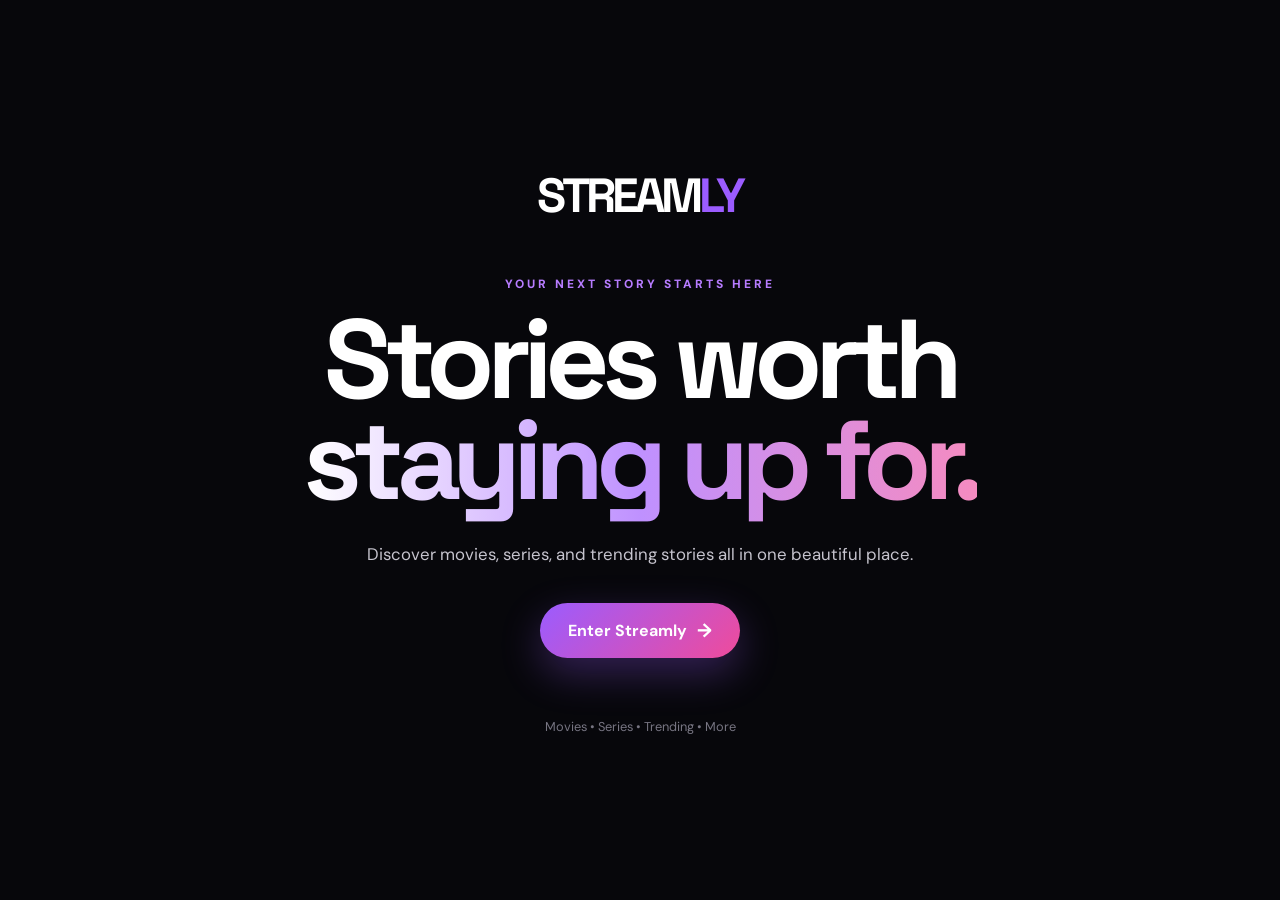
==== home.html @ 71bd0e22 "Streamly site" ====
<!DOCTYPE html>
<html lang="en">
<head>
    <meta charset="UTF-8">
    <meta name="viewport" content="width=device-width, initial-scale=1.0">

    <title>Streamly | Watch Something Great</title>

    <link rel="preconnect" href="https://fonts.googleapis.com">
    <link rel="preconnect" href="https://fonts.gstatic.com" crossorigin>

    <link
        href="https://fonts.googleapis.com/css2?family=DM+Sans:wght@400;500;600;700&family=Space+Grotesk:wght@500;600;700&display=swap"
        rel="stylesheet"
    >

    <link rel="stylesheet" href="./landing.css">
</head>

<body>

    <main class="landing">

        <div class="content">

            <div class="logo">
                STREAM<span>LY</span>
            </div>

            <span class="kicker">
                YOUR NEXT STORY STARTS HERE
            </span>

            <h1>
                Stories worth<br>
                <em>staying up for.</em>
            </h1>

            <p class="description">
                Discover movies, series, and trending stories
                all in one beautiful place.
            </p>

            <a href="./index.html" class="enter-btn">
                Enter Streamly
                <span class="arrow">→</span>
            </a>

            <p class="footer-text">
                Movies • Series • Trending • More
            </p>

        </div>

    </main>

</body>
</html>
---- landing.css ----
* {
    box-sizing: border-box;
    margin: 0;
    padding: 0;
}

html {
    scroll-behavior: smooth;
}

body {
    min-height: 100vh;

    font-family: "DM Sans", sans-serif;

    color: #ffffff;

    background: #07070b;

    overflow: hidden;
}


.landing {
    min-height: 100vh;

    display: flex;

    align-items: center;

    justify-content: center;

    text-align: center;

    padding: 30px;

    background:
        linear-gradient(
            90deg,
            rgba(7, 7, 11, 0.96),
            rgba(7, 7, 11, 0.68),
            rgba(7, 7, 11, 0.88)
        ),

        linear-gradient(
            0deg,
            rgba(7, 7, 11, 0.95),
            transparent 55%,
            rgba(7, 7, 11, 0.5)
        ),

        url("https://images.unsplash.com/photo-1485846234645-a62644f84728?auto=format&fit=crop&w=2000&q=90")
        center / cover;

}


.content {
    width: min(850px, 100%);

    animation: fadeUp 1s ease;
}


.logo {
    font-family: "Space Grotesk", sans-serif;

    font-size: clamp(2rem, 5vw, 3rem);

    font-weight: 700;

    letter-spacing: -0.08em;

    margin-bottom: 50px;
}

.logo span {
    color: #9b5cff;
}


.kicker {
    display: block;

    color: #b77cff;

    font-size: 0.75rem;

    font-weight: 800;

    letter-spacing: 0.25em;

    margin-bottom: 18px;
}


h1 {
    font-family: "Space Grotesk", sans-serif;

    font-size: clamp(3.5rem, 10vw, 7rem);

    line-height: 0.9;

    letter-spacing: -0.07em;

    margin-bottom: 28px;
}

h1 em {
    font-style: normal;

    background:
        linear-gradient(
            90deg,
            #ffffff,
            #bf91ff,
            #f58bc0
        );

    background-clip: text;

    -webkit-background-clip: text;

    color: transparent;
}


.description {
    max-width: 600px;

    margin: 0 auto 35px;

    color: #c6c4ce;

    font-size: 1.05rem;

    line-height: 1.7;
}


.enter-btn {
    display: inline-flex;

    align-items: center;

    justify-content: center;

    gap: 10px;

    padding: 15px 28px;

    border: none;

    border-radius: 999px;

    color: #ffffff;

    background:
        linear-gradient(
            135deg,
            #9b5cff,
            #ef4b9b
        );

    font-size: 1rem;

    font-weight: 700;

    text-decoration: none;

    box-shadow:
        0 15px 40px rgba(155, 92, 255, 0.3);

    transition:
        transform 0.25s ease,
        filter 0.25s ease,
        box-shadow 0.25s ease;
}


.enter-btn:hover {
    transform: translateY(-3px);

    filter: brightness(1.1);

    box-shadow:
        0 20px 50px rgba(155, 92, 255, 0.4);
}


.enter-btn:active {
    transform: translateY(0);
}


.arrow {
    font-size: 1.2rem;

    transition:
        transform 0.25s ease;
}

.enter-btn:hover .arrow {
    transform: translateX(5px);
}


.footer-text {
    margin-top: 60px;

    color: #777582;

    font-size: 0.8rem;
}


@keyframes fadeUp {

    from {
        opacity: 0;

        transform:
            translateY(30px);
    }

    to {
        opacity: 1;

        transform:
            translateY(0);
    }

}


@media (max-width: 900px) {

    .landing {
        padding: 25px;
    }

    h1 {
        font-size: clamp(
            3.5rem,
            12vw,
            6rem
        );
    }

}


@media (max-width: 600px) {

    .landing {
        padding: 25px;
    }

    .logo {
        margin-bottom: 35px;
    }

    .kicker {
        font-size: 0.65rem;

        letter-spacing: 0.18em;
    }

    h1 {
        font-size: clamp(
            3rem,
            17vw,
            5rem
        );

        line-height: 0.95;
    }

    .description {
        font-size: 0.95rem;

        max-width: 500px;
    }

    .enter-btn {
        width: 100%;

        max-width: 300px;
    }

    .footer-text {
        margin-top: 40px;
    }

}


@media (max-width: 400px) {

    .logo {
        font-size: 2rem;
    }

    h1 {
        font-size: 2.8rem;
    }

    .description {
        font-size: 0.9rem;
    }

}
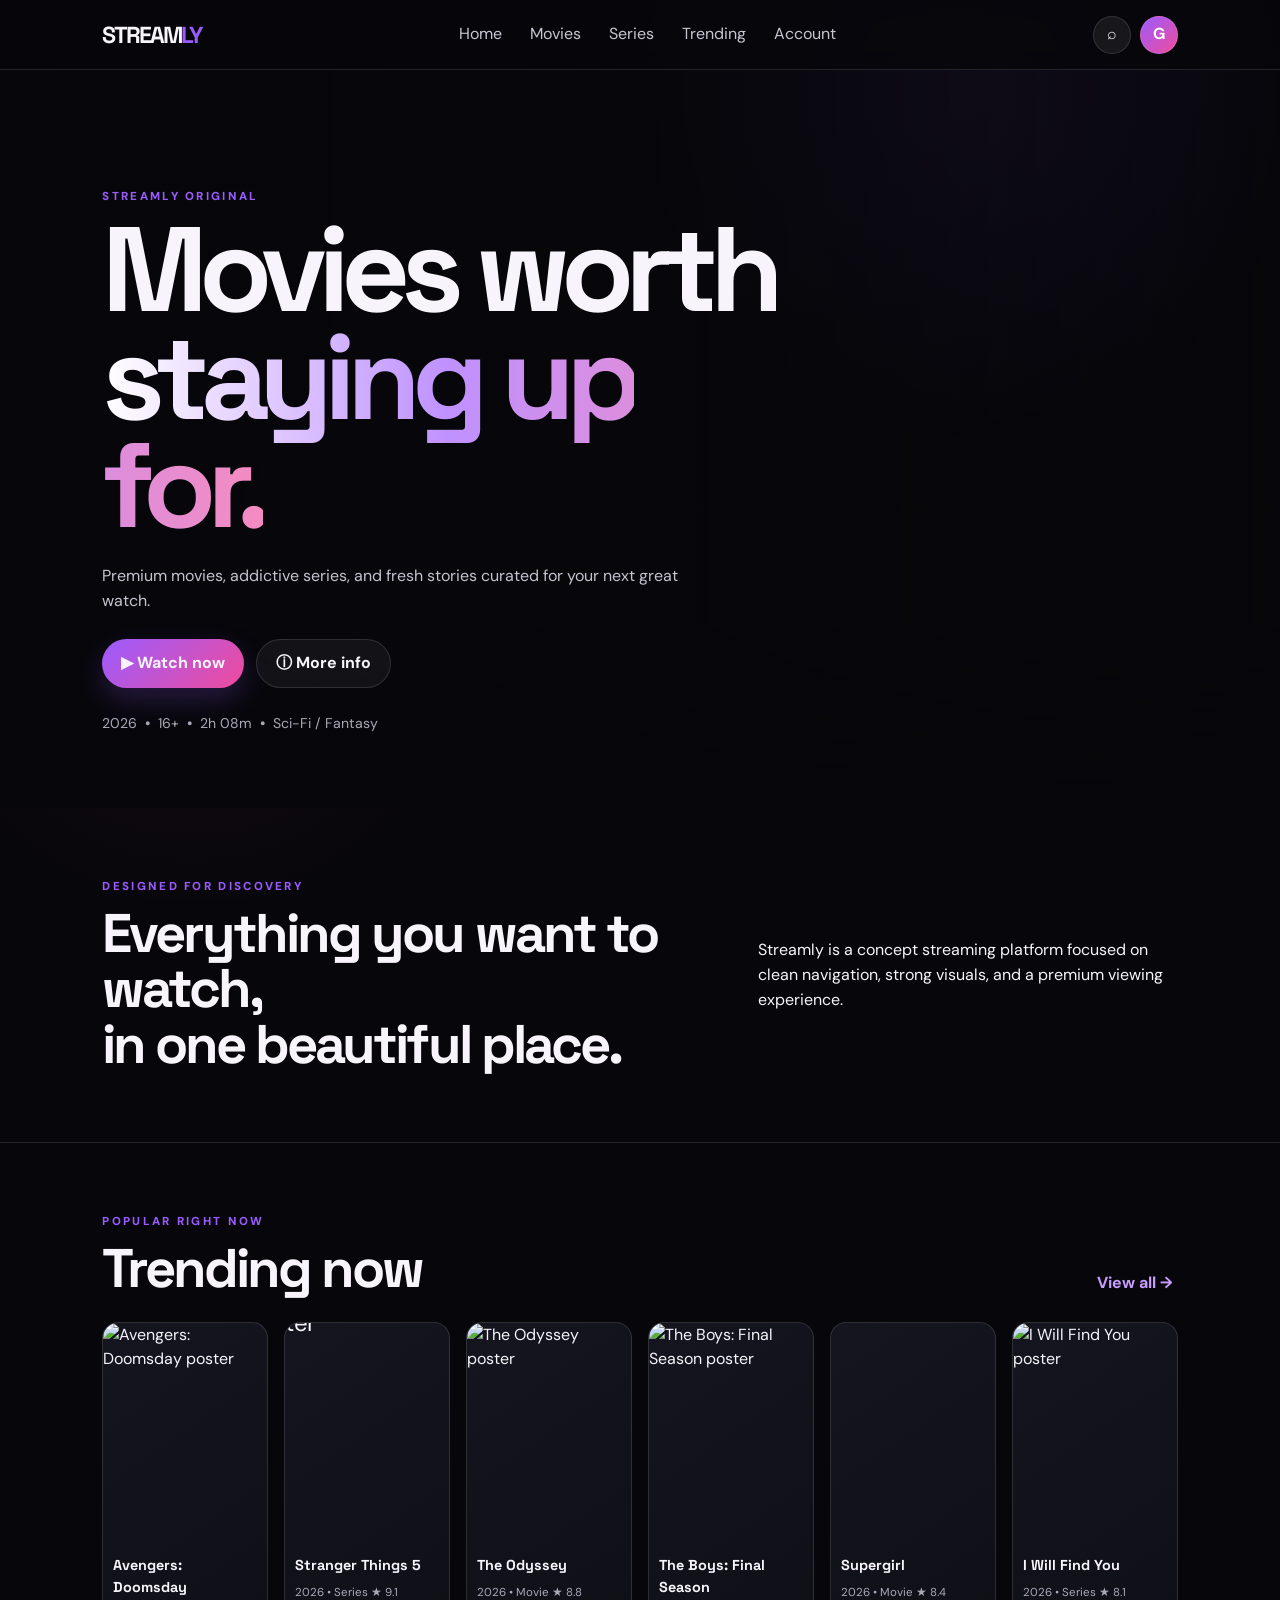
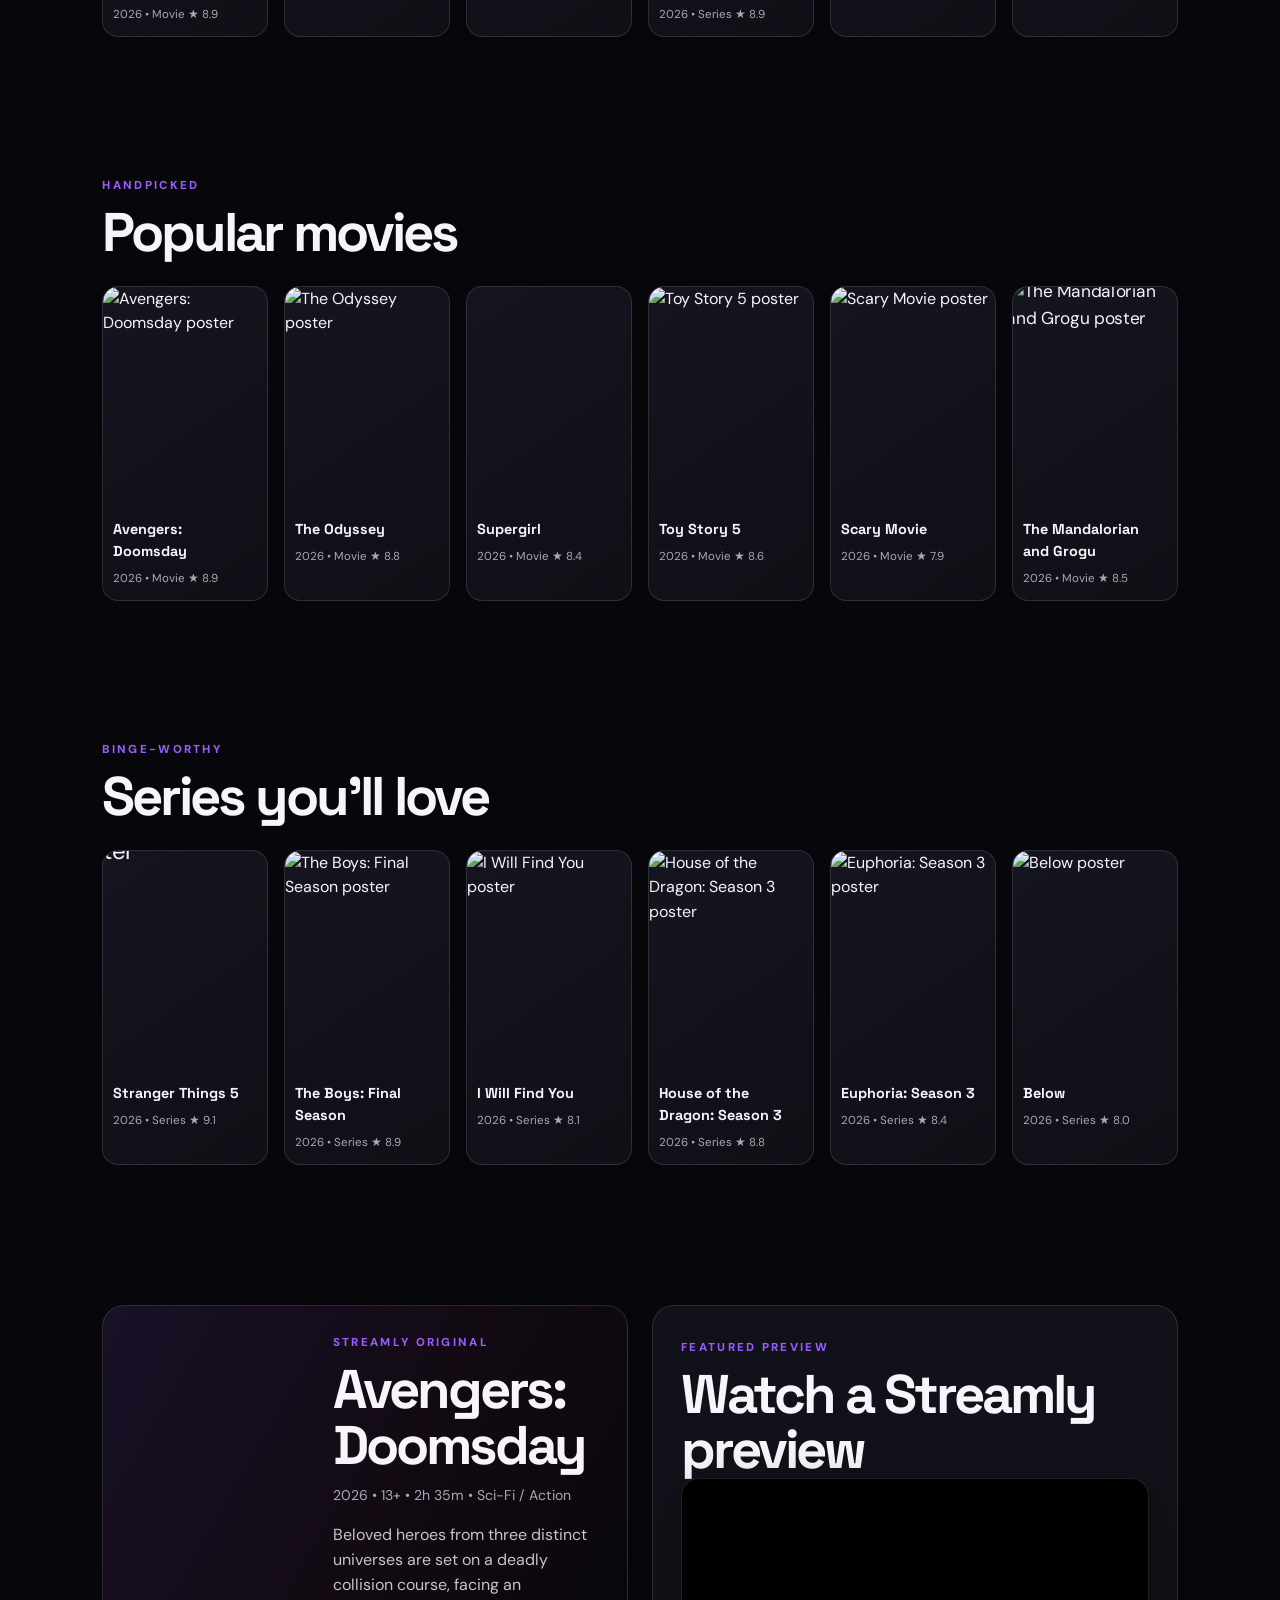
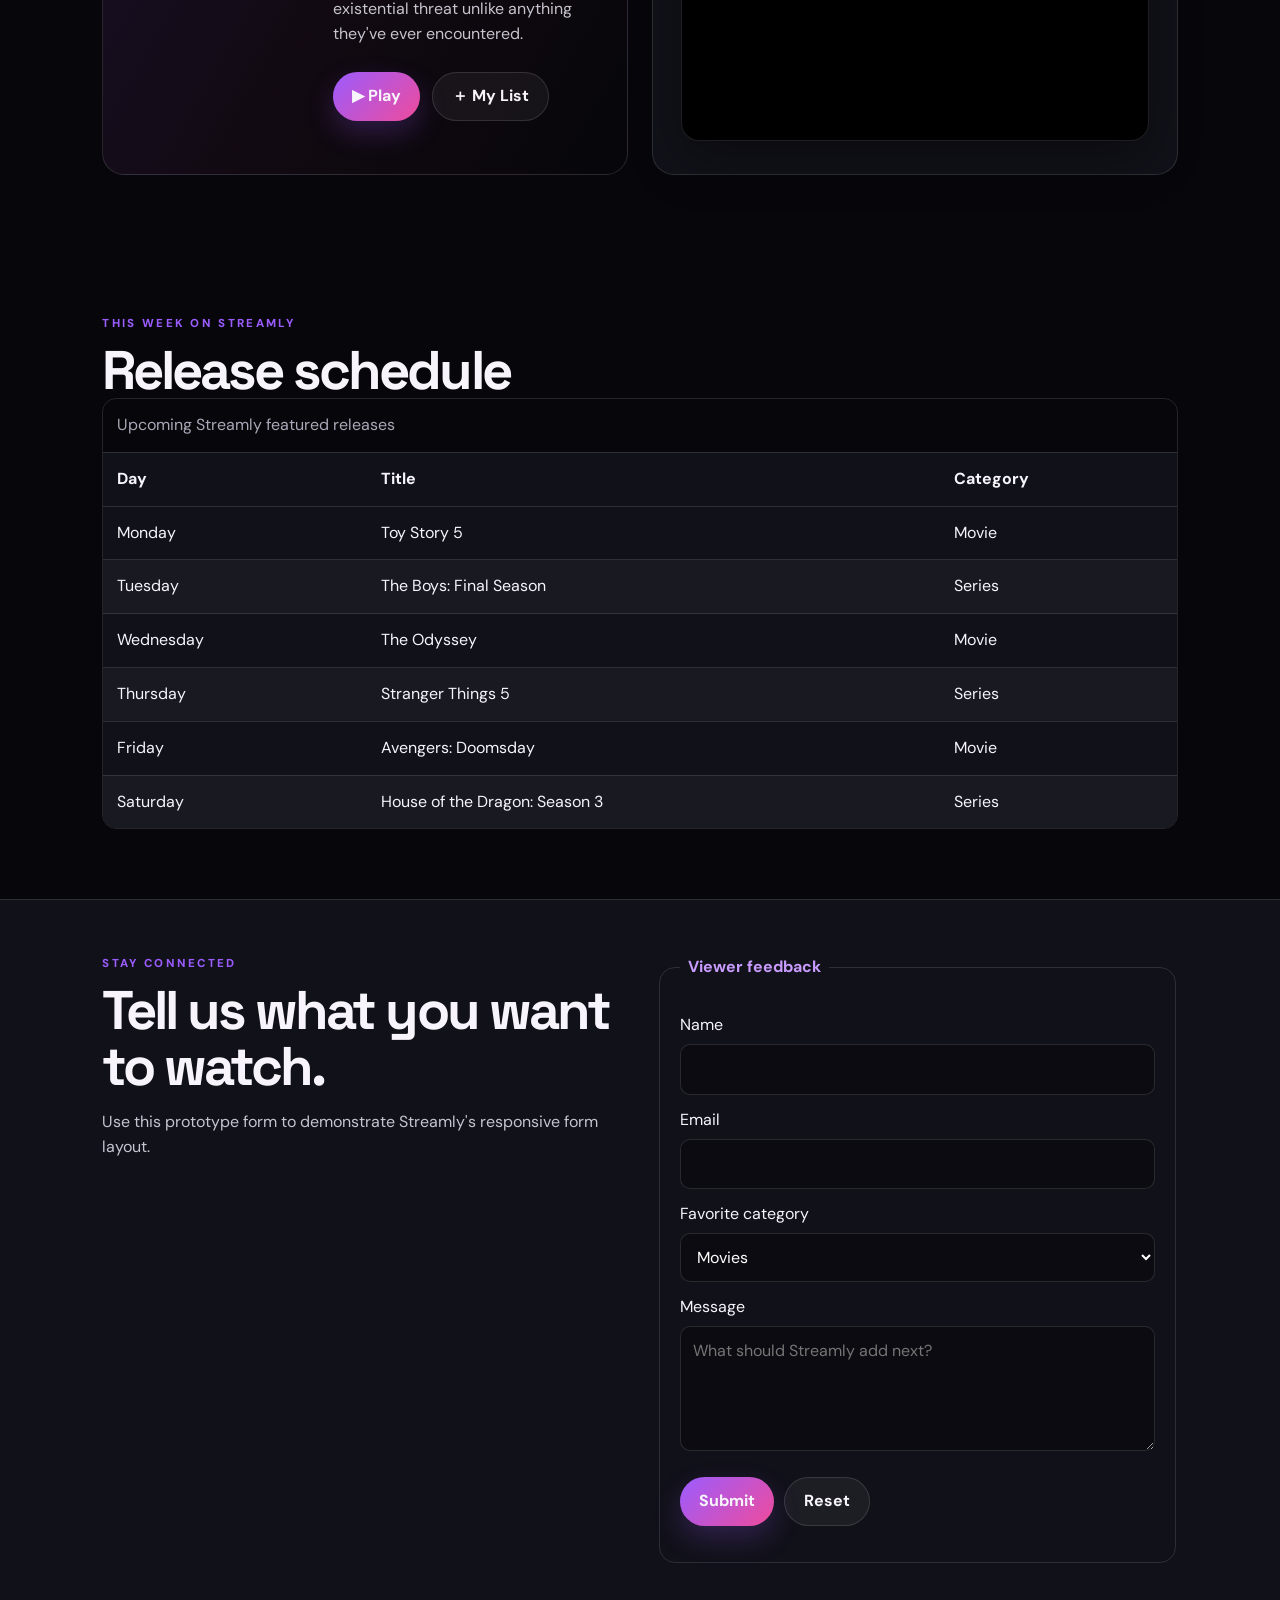
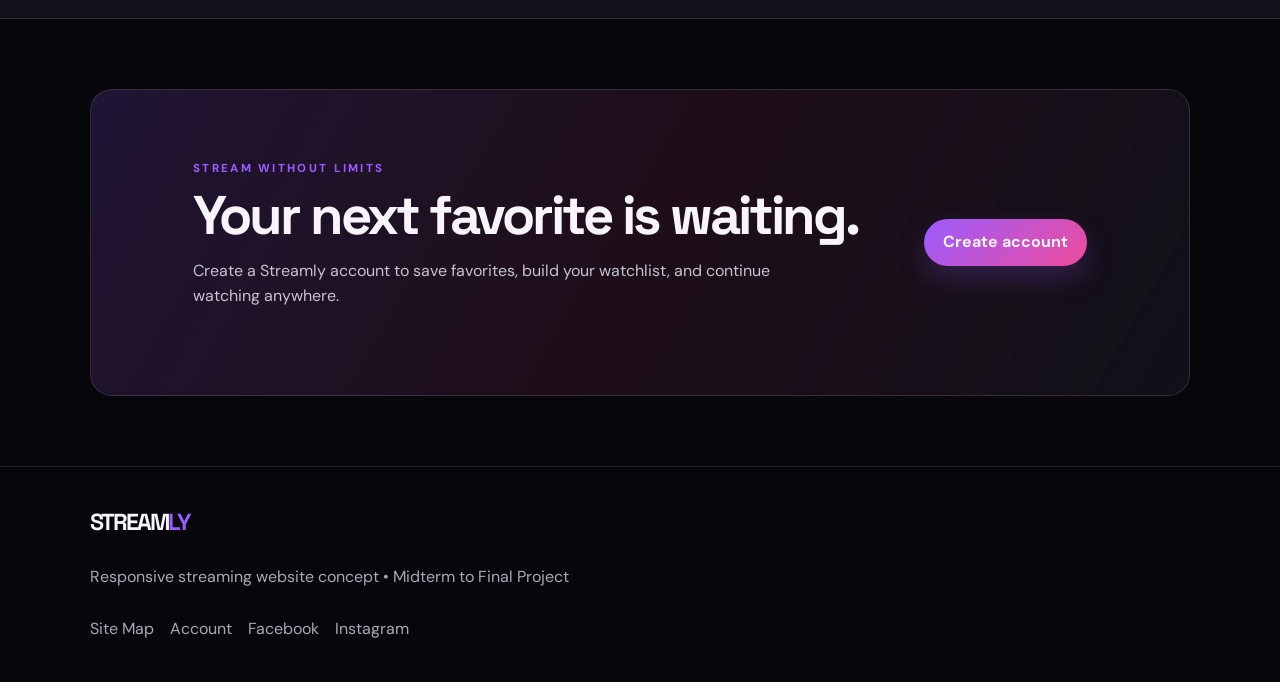
==== commit 6f353e09: "Fix home.html content" ====
--- a/home.html
+++ b/home.html
@@ -1,58 +1,203 @@
 <!DOCTYPE html>
 <html lang="en">
 <head>
-    <meta charset="UTF-8">
-    <meta name="viewport" content="width=device-width, initial-scale=1.0">
-
-    <title>Streamly | Watch Something Great</title>
-
-    <link rel="preconnect" href="https://fonts.googleapis.com">
-    <link rel="preconnect" href="https://fonts.gstatic.com" crossorigin>
-
-    <link
-        href="https://fonts.googleapis.com/css2?family=DM+Sans:wght@400;500;600;700&family=Space+Grotesk:wght@500;600;700&display=swap"
-        rel="stylesheet"
-    >
-
-    <link rel="stylesheet" href="./landing.css">
+  <meta charset="UTF-8">
+  <meta name="viewport" content="width=device-width, initial-scale=1.0">
+  <meta name="description" content="Streamly is a responsive streaming discovery website for movies and series.">
+  <title>Streamly | Movies, Series & Trending Stories</title>
+  <link rel="icon" href="data:image/svg+xml,<svg xmlns='http://www.w3.org/2000/svg' viewBox='0 0 100 100'><text y='.9em' font-size='90'>▶</text></svg>">
+  <link rel="preconnect" href="https://fonts.googleapis.com">
+  <link rel="preconnect" href="https://fonts.gstatic.com" crossorigin>
+  <link href="https://fonts.googleapis.com/css2?family=DM+Sans:wght@400;500;600;700&family=Space+Grotesk:wght@500;600;700&display=swap" rel="stylesheet">
+  <link rel="stylesheet" href="style.css">
 </head>
-
 <body>
-
-    <main class="landing">
-
-        <div class="content">
-
-            <div class="logo">
-                STREAM<span>LY</span>
-            </div>
-
-            <span class="kicker">
-                YOUR NEXT STORY STARTS HERE
-            </span>
-
-            <h1>
-                Stories worth<br>
-                <em>staying up for.</em>
-            </h1>
-
-            <p class="description">
-                Discover movies, series, and trending stories
-                all in one beautiful place.
-            </p>
-
-            <a href="./index.html" class="enter-btn">
-                Enter Streamly
-                <span class="arrow">→</span>
-            </a>
-
-            <p class="footer-text">
-                Movies • Series • Trending • More
-            </p>
-
+  <a class="skip-link" href="#main">Skip to content</a>
+
+  <header class="nav">
+    <a href="#home" class="brand" aria-label="Streamly home">STREAM<span>LY</span></a>
+    <button class="menu-toggle" id="menuToggle" aria-label="Open navigation" aria-expanded="false">☰</button>
+    <nav id="mainNav" aria-label="Primary navigation">
+      <a href="#home">Home</a>
+      <a href="#movies">Movies</a>
+      <a href="#series">Series</a>
+      <a href="#trending">Trending</a>
+      <a href="#account">Account</a>
+    </nav>
+    <div class="nav-right">
+      <button id="openSearch" class="icon" aria-label="Search">⌕</button>
+      <button class="avatar" id="accountButton" aria-label="Open account">G</button>
+    </div>
+  </header>
+
+  <main id="main">
+    <section id="home" class="hero">
+      <div class="hero-copy">
+        <span class="kicker">STREAMLY ORIGINAL</span>
+        <h1>Movies worth<br><em>staying up for.</em></h1>
+        <p>Premium movies, addictive series, and fresh stories curated for your next great watch.</p>
+        <div class="actions">
+          <button class="btn primary" data-play="Avengers: Doomsday">▶ Watch now</button>
+          <a class="btn ghost" href="#details">ⓘ More info</a>
         </div>
-
-    </main>
-
+        <div class="meta">2026 <b>•</b> 16+ <b>•</b> 2h 08m <b>•</b> Sci-Fi / Fantasy</div>
+      </div>
+    </section>
+
+    <section class="intro section">
+      <div>
+        <span class="kicker">DESIGNED FOR DISCOVERY</span>
+        <h2>Everything you want to watch,<br>in one beautiful place.</h2>
+      </div>
+      <p>Streamly is a concept streaming platform focused on clean navigation, strong visuals, and a premium viewing experience.</p>
+    </section>
+
+    <section id="trending" class="section">
+      <div class="section-head">
+        <div><span class="kicker">POPULAR RIGHT NOW</span><h2>Trending now</h2></div>
+        <button class="text-btn" id="showAll">View all →</button>
+      </div>
+      <div id="trendingGrid" class="grid"></div>
+    </section>
+
+    <section id="movies" class="section">
+      <div class="section-head">
+        <div><span class="kicker">HANDPICKED</span><h2>Popular movies</h2></div>
+      </div>
+      <div id="moviesGrid" class="grid"></div>
+    </section>
+
+    <section id="series" class="section">
+      <div class="section-head">
+        <div><span class="kicker">BINGE-WORTHY</span><h2>Series you'll love</h2></div>
+      </div>
+      <div id="seriesGrid" class="grid"></div>
+    </section>
+
+    <section id="details" class="details section">
+      <div class="detail-art" aria-hidden="true"></div>
+      <div class="detail-copy">
+        <span class="kicker">STREAMLY ORIGINAL</span>
+        <h2>Avengers: Doomsday</h2>
+        <div class="meta">2026 • 13+ • 2h 35m • Sci-Fi / Action</div>
+        <p>Beloved heroes from three distinct universes are set on a deadly collision course, facing an existential threat unlike anything they've ever encountered.</p>
+        <div class="actions">
+          <button class="btn primary" data-play="Avengers: Doomsday">▶ Play</button>
+          <button class="btn ghost" id="addWatch">＋ My List</button>
+        </div>
+      </div>
+    </section>
+
+    <section class="video-section section" aria-labelledby="preview-heading">
+      <span class="kicker">FEATURED PREVIEW</span>
+      <h2 id="preview-heading">Watch a Streamly preview</h2>
+      <iframe
+        src="https://www.youtube.com/embed/X1aFkAkFASk"
+        title="Streamly featured preview"
+        loading="lazy"
+        allow="accelerometer; autoplay; clipboard-write; encrypted-media; gyroscope; picture-in-picture; web-share"
+        referrerpolicy="strict-origin-when-cross-origin"
+        allowfullscreen></iframe>
+    </section>
+
+    <section class="schedule section" aria-labelledby="schedule-heading">
+      <span class="kicker">THIS WEEK ON STREAMLY</span>
+      <h2 id="schedule-heading">Release schedule</h2>
+      <div class="table-wrap">
+        <table>
+          <caption>Upcoming Streamly featured releases</caption>
+          <thead><tr><th>Day</th><th>Title</th><th>Category</th></tr></thead>
+          <tbody>
+            <tr><td>Monday</td><td>Toy Story 5</td><td>Movie</td></tr>
+            <tr><td>Tuesday</td><td>The Boys: Final Season</td><td>Series</td></tr>
+            <tr><td>Wednesday</td><td>The Odyssey</td><td>Movie</td></tr>
+            <tr><td>Thursday</td><td>Stranger Things 5</td><td>Series</td></tr>
+            <tr><td>Friday</td><td>Avengers: Doomsday</td><td>Movie</td></tr>
+            <tr><td>Saturday</td><td>House of the Dragon: Season 3</td><td>Series</td></tr>
+          </tbody>
+        </table>
+      </div>
+    </section>
+
+    <section class="mobile-schedule section" aria-label="Mobile release schedule">
+      <h2>This week</h2>
+      <ul>
+        <li><strong>Mon</strong> — Toy Story 5 · Movie</li>
+        <li><strong>Tue</strong> — The Boys: Final Season · Series</li>
+        <li><strong>Wed</strong> — The Odyssey · Movie</li>
+        <li><strong>Thu</strong> — Stranger Things 5 · Series</li>
+        <li><strong>Fri</strong> — Avengers: Doomsday · Movie</li>
+        <li><strong>Sat</strong> — House of the Dragon: Season 3 · Series</li>
+      </ul>
+    </section>
+
+    <section class="feedback section" aria-labelledby="feedback-heading">
+      <div>
+        <span class="kicker">STAY CONNECTED</span>
+        <h2 id="feedback-heading">Tell us what you want to watch.</h2>
+        <p>Use this prototype form to demonstrate Streamly's responsive form layout.</p>
+      </div>
+      <form id="feedbackForm">
+        <fieldset>
+          <legend>Viewer feedback</legend>
+          <label for="name">Name</label>
+          <input id="name" name="name" type="text" required>
+          <label for="email">Email</label>
+          <input id="email" name="email" type="email" required>
+          <label for="interest">Favorite category</label>
+          <select id="interest" name="interest">
+            <option>Movies</option><option>Series</option><option>Documentaries</option><option>Animation</option>
+          </select>
+          <label for="message">Message</label>
+          <textarea id="message" name="message" rows="4" placeholder="What should Streamly add next?"></textarea>
+          <div class="form-actions"><button class="btn primary" type="submit">Submit</button><button class="btn ghost" type="reset">Reset</button></div>
+          <p id="formStatus" role="status"></p>
+        </fieldset>
+      </form>
+    </section>
+
+    <section class="login-card section" id="account">
+      <div>
+        <span class="kicker">STREAM WITHOUT LIMITS</span>
+        <h2>Your next favorite is waiting.</h2>
+        <p>Create a Streamly account to save favorites, build your watchlist, and continue watching anywhere.</p>
+      </div>
+      <button class="btn primary" id="createAccount">Create account</button>
+    </section>
+  </main>
+
+  <footer>
+    <div class="brand">STREAM<span>LY</span></div>
+    <p>Responsive streaming website concept • Midterm to Final Project</p>
+    <div class="footer-links">
+      <a href="sitemap.html">Site Map</a>
+      <a href="#account">Account</a>
+      <a href="https://www.facebook.com/" aria-label="Facebook">Facebook</a>
+      <a href="https://www.instagram.com/" aria-label="Instagram">Instagram</a>
+    </div>
+  </footer>
+
+  <div id="searchModal" class="modal" aria-hidden="true">
+    <div class="modal-card" role="dialog" aria-modal="true" aria-labelledby="searchHeading">
+      <button class="close" data-close="searchModal" aria-label="Close search">×</button>
+      <span class="kicker">SEARCH STREAMLY</span>
+      <h2 id="searchHeading">Find something to watch</h2>
+      <label class="sr-only" for="search">Search movies and series</label>
+      <input id="search" placeholder="Search movies and series...">
+      <div id="results"></div>
+    </div>
+  </div>
+
+  <div id="playerModal" class="modal" aria-hidden="true">
+    <div class="player-card" role="dialog" aria-modal="true" aria-labelledby="playerTitle">
+      <button class="close" data-close="playerModal" aria-label="Close player">×</button>
+      <div class="player-screen" id="playerScreen"><div class="big-play">▶</div></div>
+      <span class="kicker">NOW PLAYING</span>
+      <h2 id="playerTitle">Avengers: Doomsday</h2>
+      <p>Interactive prototype player screen.</p>
+    </div>
+  </div>
+
+  <script src="script.js"></script>
 </body>
 </html>
--- a/style.css
+++ b/style.css
@@ -0,0 +1,678 @@
+/* STREAMLY — mobile-first responsive stylesheet (consolidated) */
+
+/* ===== Variables & reset ===== */
+:root {
+  --bg: #07070b;
+  --panel: #111119;
+  --panel2: #171722;
+  --line: rgba(255, 255, 255, .12);
+  --text: #f7f5fb;
+  --muted: #aaa8b7;
+  --purple: #9b5cff;
+  --pink: #ef4b9b;
+  --focus: #f6bf3c;
+}
+
+* { box-sizing: border-box; }
+
+html { scroll-behavior: smooth; }
+
+body {
+  margin: 0;
+  background: var(--bg);
+  color: var(--text);
+  font-family: "DM Sans", sans-serif;
+  line-height: 1.55;
+}
+
+img, video { max-width: 100%; display: block; }
+
+a { text-decoration: none; color: inherit; }
+
+button, input, select, textarea { font: inherit; }
+
+.skip-link { position: absolute; left: -999px; top: 8px; }
+.skip-link:focus {
+  left: 8px;
+  z-index: 100;
+  background: #fff;
+  color: #000;
+  padding: 10px;
+  border-radius: 8px;
+}
+
+body:before {
+  content: "";
+  position: fixed;
+  inset: 0;
+  pointer-events: none;
+  background:
+    radial-gradient(circle at 75% 10%, rgba(155, 92, 255, .10), transparent 28%),
+    radial-gradient(circle at 15% 70%, rgba(239, 75, 155, .06), transparent 25%);
+  z-index: -1;
+}
+
+/* ===== Navigation ===== */
+.nav {
+  position: sticky;
+  top: 0;
+  min-height: 70px;
+  padding: 0 6%;
+  display: flex;
+  align-items: center;
+  justify-content: space-between;
+  gap: 14px;
+  z-index: 50;
+  background: rgba(7, 7, 11, .92);
+  backdrop-filter: blur(10px);
+  border-bottom: 1px solid var(--line);
+}
+
+.brand {
+  font: 700 1.45rem "Space Grotesk", sans-serif;
+  letter-spacing: -.08em;
+}
+
+.brand span, .kicker { color: var(--purple); }
+
+nav {
+  display: none;
+  position: absolute;
+  left: 0;
+  right: 0;
+  top: 70px;
+  padding: 16px 6%;
+  background: var(--panel);
+  border-bottom: 1px solid var(--line);
+  flex-direction: column;
+  gap: 10px;
+}
+
+nav.open { display: flex; }
+
+nav a { padding: 8px 0; color: #c8c6d0; }
+
+.nav-right { display: flex; gap: 9px; }
+
+.icon, .avatar, .menu-toggle {
+  width: 38px;
+  height: 38px;
+  border: 1px solid var(--line);
+  border-radius: 50%;
+  color: white;
+  background: #ffffff12;
+  cursor: pointer;
+}
+
+.menu-toggle {
+  display: grid;
+  place-items: center;
+}
+
+.avatar {
+  background: linear-gradient(135deg, var(--purple), var(--pink));
+  font-weight: 700;
+}
+
+/* ===== Hero ===== */
+.hero {
+  min-height: 82vh;
+  padding: 115px 8% 70px;
+  display: flex;
+  align-items: center;
+  background:
+    linear-gradient(90deg, #07070b 0%, #07070bd9 44%, #07070b44 100%),
+    linear-gradient(0deg, #07070b 0%, transparent 25%),
+    url("https://images.unsplash.com/photo-1485846234645-a62644f84728?auto=format&fit=crop&w=1900&q=85") center/cover;
+}
+
+.hero-copy { max-width: 680px; }
+
+.kicker {
+  display: block;
+  font-size: .72rem;
+  font-weight: 800;
+  letter-spacing: .2em;
+  margin-bottom: 10px;
+}
+
+.hero h1, h1, h2, h3 { font-family: "Space Grotesk", sans-serif; }
+
+.hero h1 {
+  font-size: clamp(3.1rem, 12vw, 7.5rem);
+  line-height: .9;
+  letter-spacing: -.075em;
+  margin: 0 0 24px;
+}
+
+.hero h1 em {
+  font-style: normal;
+  background: linear-gradient(90deg, #fff, #bf91ff, #f58bc0);
+  background-clip: text;
+  -webkit-background-clip: text;
+  color: transparent;
+}
+
+.hero p, .detail-copy p, .login-card p, .feedback p {
+  color: #c6c4ce;
+  max-width: 580px;
+}
+
+/* ===== Buttons ===== */
+.actions {
+  display: flex;
+  flex-wrap: wrap;
+  gap: 12px;
+  margin: 25px 0;
+}
+
+.btn {
+  display: inline-flex;
+  align-items: center;
+  justify-content: center;
+  min-height: 46px;
+  padding: 11px 19px;
+  border-radius: 999px;
+  border: 1px solid var(--line);
+  color: var(--text);
+  font-weight: 700;
+  cursor: pointer;
+}
+
+.primary {
+  border: 0;
+  background: linear-gradient(135deg, var(--purple), var(--pink));
+  box-shadow: 0 12px 28px rgba(155, 92, 255, .22);
+}
+
+.ghost { background: rgba(255, 255, 255, .05); }
+
+.meta {
+  color: #aaa8b7;
+  font-size: .88rem;
+  display: flex;
+  gap: 8px;
+  flex-wrap: wrap;
+}
+
+/* ===== Sections ===== */
+.section { padding: 70px 7%; }
+
+.intro {
+  display: grid;
+  gap: 25px;
+  border-bottom: 1px solid var(--line);
+}
+
+.intro h2, .section h2 {
+  font-size: clamp(2rem, 5vw, 3.4rem);
+  line-height: 1.02;
+  letter-spacing: -.055em;
+  margin: 0;
+}
+
+.section-head {
+  display: flex;
+  align-items: end;
+  justify-content: space-between;
+  gap: 20px;
+  margin-bottom: 25px;
+}
+
+.text-btn {
+  background: none;
+  border: 0;
+  color: #c99cff;
+  font-weight: 700;
+  cursor: pointer;
+}
+
+/* ===== Cards / grid ===== */
+.grid {
+  display: grid;
+  grid-template-columns: repeat(2, minmax(0, 1fr));
+  gap: 14px;
+}
+
+.card {
+  background: linear-gradient(145deg, #151520, #0f0f16);
+  border: 1px solid var(--line);
+  border-radius: 16px;
+  overflow: hidden;
+  transition: transform .25s, box-shadow .25s;
+}
+
+.poster {
+  margin: 0;
+  aspect-ratio: 2/2.7;
+  position: relative;
+  overflow: hidden;
+}
+
+.poster img {
+  width: 100%;
+  height: 100%;
+  object-fit: cover;
+  transition: transform .35s;
+}
+
+/* Crop out the white frame baked into these poster files */
+.poster img[alt^="Stranger Things 5"] { scale: 1.5; }
+.poster img[alt^="Supergirl"] { scale: 1.42; }
+.poster img[alt^="The Mandalorian"] { scale: 1.08; }
+
+.play {
+  position: absolute;
+  left: 50%;
+  top: 50%;
+  transform: translate(-50%, -50%) scale(.9);
+  width: 50px;
+  height: 50px;
+  border: 0;
+  border-radius: 50%;
+  background: #ffffffdc;
+  color: #12121a;
+  opacity: 0;
+  cursor: pointer;
+}
+
+.card-info { padding: 12px; }
+
+.card h3 { margin: 0 0 3px; font-size: 1rem; }
+
+.card small { color: var(--muted); }
+
+/* ===== Details + video ===== */
+.details {
+  display: grid;
+  gap: 30px;
+  background: linear-gradient(120deg, rgba(155, 92, 255, .12), rgba(239, 75, 155, .05), transparent);
+}
+
+.detail-art {
+  min-height: 280px;
+  border-radius: 20px;
+  background: url("https://kimi-web-img.kimi.ai/img/m.media-amazon.com/e79cd769f4aa8137460dffd5020e8d9ed5634e03.jpg") center top / cover;
+}
+
+.detail-copy { align-self: center; }
+
+.detail-copy .meta { margin: 12px 0 14px; }
+
+.video-section video,
+.video-section iframe {
+  width: 100%;
+  border: 1px solid var(--line);
+  border-radius: 18px;
+  background: #000;
+  box-shadow: 0 18px 50px rgba(0, 0, 0, .35);
+}
+
+.media-note { color: var(--muted); font-size: .86rem; }
+
+/* Featured pair wrapper (created by script.js) */
+.compact-feature-grid {
+  display: grid;
+  grid-template-columns: 1fr;
+  gap: 24px;
+  align-items: stretch;
+  width: 100%;
+  max-width: none;
+  margin: 0;
+  padding: 70px 7%;
+}
+
+.compact-feature-grid .details,
+.compact-feature-grid .video-section {
+  max-width: none;
+  min-width: 0;
+  height: 100%;
+  margin: 0;
+  padding: 28px;
+  border: 1px solid var(--line);
+  border-radius: 22px;
+}
+
+/* Details card: portrait art left, text right */
+.compact-feature-grid .details {
+  grid-template-columns: minmax(0, .8fr) minmax(0, 1.2fr);
+  gap: 24px;
+  align-items: center;
+}
+
+.compact-feature-grid .detail-art {
+  min-height: 0;
+  aspect-ratio: 3 / 4;
+  width: 100%;
+}
+
+/* Video card fills its column */
+.compact-feature-grid .video-section {
+  display: flex;
+  flex-direction: column;
+  justify-content: center;
+  background: var(--panel);
+}
+
+.compact-feature-grid .video-section video,
+.compact-feature-grid .video-section iframe {
+  width: 100%;
+  height: auto;
+  max-height: none;
+  aspect-ratio: 16 / 9;
+  object-fit: cover;
+}
+
+/* ===== Schedule table ===== */
+.table-wrap {
+  overflow: auto;
+  border: 1px solid var(--line);
+  border-radius: 14px;
+}
+
+table {
+  width: 100%;
+  border-collapse: collapse;
+  min-width: 560px;
+  background: var(--panel);
+}
+
+caption { text-align: left; padding: 14px; color: var(--muted); }
+
+th, td { padding: 14px; text-align: left; border-top: 1px solid var(--line); }
+
+tbody tr:nth-child(even) { background: rgba(255, 255, 255, .035); }
+
+.mobile-schedule ul { padding: 0; margin: 20px 0; list-style: none; }
+.mobile-schedule li { padding: 12px 0; border-bottom: 1px solid var(--line); }
+
+/* ===== Feedback form ===== */
+.feedback {
+  display: grid;
+  gap: 30px;
+  align-items: start;
+  background: var(--panel);
+  border-top: 1px solid var(--line);
+  border-bottom: 1px solid var(--line);
+}
+
+.feedback > :first-child,
+.feedback > :last-child { align-self: start; }
+
+form { max-width: 620px; }
+
+fieldset {
+  border: 1px solid var(--line);
+  border-radius: 16px;
+  padding: 20px;
+}
+
+legend { padding: 0 8px; color: #c99cff; font-weight: 700; }
+
+label { display: block; margin: 13px 0 6px; }
+
+input, select, textarea {
+  width: 100%;
+  padding: 12px;
+  border-radius: 10px;
+  border: 1px solid var(--line);
+  background: #0b0b11;
+  color: white;
+}
+
+.form-actions { display: flex; gap: 10px; margin-top: 18px; }
+
+/* ===== Account CTA ===== */
+.login-card {
+  margin: 70px 7%;
+  padding: 32px;
+  border: 1px solid var(--line);
+  border-radius: 22px;
+  background: linear-gradient(120deg, rgba(155, 92, 255, .17), rgba(239, 75, 155, .10), #111119);
+  display: flex;
+  flex-direction: column;
+  gap: 22px;
+  align-items: flex-start;
+}
+
+.login-card h2 { margin: 0; }
+.login-card .btn { white-space: nowrap; }
+
+/* ===== Footer ===== */
+footer {
+  padding: 40px 7%;
+  border-top: 1px solid var(--line);
+  display: grid;
+  gap: 12px;
+  color: var(--muted);
+}
+
+footer .brand { color: var(--text); }
+
+.footer-links { display: flex; flex-wrap: wrap; gap: 16px; }
+
+/* ===== Modals ===== */
+.modal {
+  position: fixed;
+  inset: 0;
+  background: rgba(0, 0, 0, .78);
+  display: none;
+  place-items: center;
+  padding: 20px;
+  z-index: 100;
+}
+
+.modal.active { display: grid; animation: fade .18s ease; }
+
+.modal-card, .player-card {
+  position: relative;
+  width: min(700px, 100%);
+  background: #111119;
+  border: 1px solid var(--line);
+  border-radius: 20px;
+  padding: 28px;
+  box-shadow: 0 30px 90px rgba(0, 0, 0, .5);
+}
+
+.close {
+  position: absolute;
+  right: 14px;
+  top: 12px;
+  width: 36px;
+  height: 36px;
+  border: 0;
+  border-radius: 50%;
+  background: #ffffff12;
+  color: white;
+  font-size: 1.5rem;
+  cursor: pointer;
+}
+
+.modal input { margin: 10px 0; }
+
+.result { padding: 12px; border-bottom: 1px solid var(--line); cursor: pointer; }
+
+.player-screen {
+  aspect-ratio: 16/9;
+  border-radius: 12px;
+  background:
+    radial-gradient(circle at center, rgba(155, 92, 255, .5), transparent 30%),
+    var(--preview-bg, url("https://kimi-web-img.kimi.ai/img/m.media-amazon.com/e79cd769f4aa8137460dffd5020e8d9ed5634e03.jpg")) center/cover;
+  display: grid;
+  place-items: center;
+  margin-bottom: 20px;
+}
+
+.big-play {
+  width: 72px;
+  height: 72px;
+  border-radius: 50%;
+  display: grid;
+  place-items: center;
+  background: #ffffffdf;
+  color: #111;
+  font-size: 1.5rem;
+}
+
+/* ===== Utilities ===== */
+.sr-only {
+  position: absolute;
+  width: 1px;
+  height: 1px;
+  overflow: hidden;
+  clip: rect(0, 0, 0, 0);
+  white-space: nowrap;
+}
+
+.hidden { display: none !important; }
+
+@keyframes fade {
+  from { opacity: 0; transform: translateY(8px); }
+  to   { opacity: 1; transform: none; }
+}
+
+/* =====================================================
+   TABLET (600px+)
+   ===================================================== */
+@media (min-width: 600px) {
+  .menu-toggle { display: none; }
+
+  nav {
+    position: static;
+    display: flex;
+    flex-direction: row;
+    padding: 0;
+    background: none;
+    border: 0;
+    gap: 20px;
+  }
+
+  .nav { padding: 0 7%; }
+
+  .grid { grid-template-columns: repeat(3, minmax(0, 1fr)); }
+
+  .intro, .details, .feedback {
+    grid-template-columns: 1.2fr .8fr;
+    align-items: center;
+  }
+
+  .login-card {
+    flex-direction: row;
+    justify-content: space-between;
+    align-items: center;
+  }
+
+  .mobile-schedule { display: none; }
+}
+
+/* =====================================================
+   DESKTOP (900px+)
+   ===================================================== */
+@media (min-width: 900px) {
+  .nav { padding: 0 8%; }
+
+  nav { gap: 28px; }
+
+  .grid {
+    grid-template-columns: repeat(6, minmax(0, 1fr));
+    gap: 16px;
+  }
+
+  .card-info { padding: 10px; }
+  .card h3 { font-size: .9rem; }
+  .card small { font-size: .72rem; }
+
+  .section { padding: 70px 8%; }
+
+  .details { grid-template-columns: 1.05fr .95fr; gap: 24px; }
+
+  .feedback {
+    grid-template-columns: 1fr 1fr;
+    gap: 34px;
+    padding-top: 55px;
+    padding-bottom: 55px;
+  }
+
+  .feedback form { width: 100%; max-width: none; }
+
+  /* Featured pair side by side */
+  .compact-feature-grid {
+    grid-template-columns: 1fr 1fr;
+    padding: 70px 8%;
+  }
+
+  .card:hover {
+    transform: translateY(-7px);
+    box-shadow: 0 18px 40px rgba(0, 0, 0, .3);
+  }
+
+  .card:hover .poster img { transform: scale(1.06); }
+
+  .card:hover .play {
+    opacity: 1;
+    transform: translate(-50%, -50%) scale(1);
+  }
+
+  nav a:hover, .footer-links a:hover { color: white; }
+
+  .btn:hover { filter: brightness(1.1); transform: translateY(-1px); }
+}
+
+/* =====================================================
+   LARGE DESKTOP (1300px+)
+   ===================================================== */
+@media (min-width: 1300px) {
+  .section { padding-left: 8%; padding-right: 8%; }
+  .nav { padding-left: 8%; padding-right: 8%; }
+  .grid { gap: 22px; }
+  .card-info { padding: 13px 14px; }
+}
+
+/* =====================================================
+   PHONE (max 599px)
+   ===================================================== */
+@media (max-width: 599px) {
+  /* Header: [menu] [logo] ........ [search] [avatar] */
+  .menu-toggle { order: -1; }
+  .brand { margin-right: auto; }
+
+  .grid { grid-template-columns: repeat(2, minmax(0, 1fr)); }
+
+  .table-wrap { display: none; }
+
+  .feedback { grid-template-columns: 1fr; }
+
+  .compact-feature-grid .details { grid-template-columns: 1fr; }
+
+  .compact-feature-grid .detail-art { aspect-ratio: 16 / 9; }
+}
+
+/* =====================================================
+   PRINT
+   ===================================================== */
+@media print {
+  * {
+    background: transparent !important;
+    color: #000 !important;
+    box-shadow: none !important;
+  }
+
+  .nav, .modal, .menu-toggle, .nav-right, .actions,
+  .video-section, form, footer .footer-links {
+    display: none !important;
+  }
+
+  body { font-size: 11pt; }
+
+  .hero { min-height: auto; padding: 20px 0; }
+
+  .section, .login-card { padding: 18px 0; margin: 0; border: 0; }
+
+  .grid { grid-template-columns: repeat(2, 1fr); }
+
+  .card { break-inside: avoid; border: 1px solid #777; }
+
+  .detail-art { display: none; }
+
+  a[href]:after { content: " (" attr(href) ")"; font-size: 8pt; }
+}
